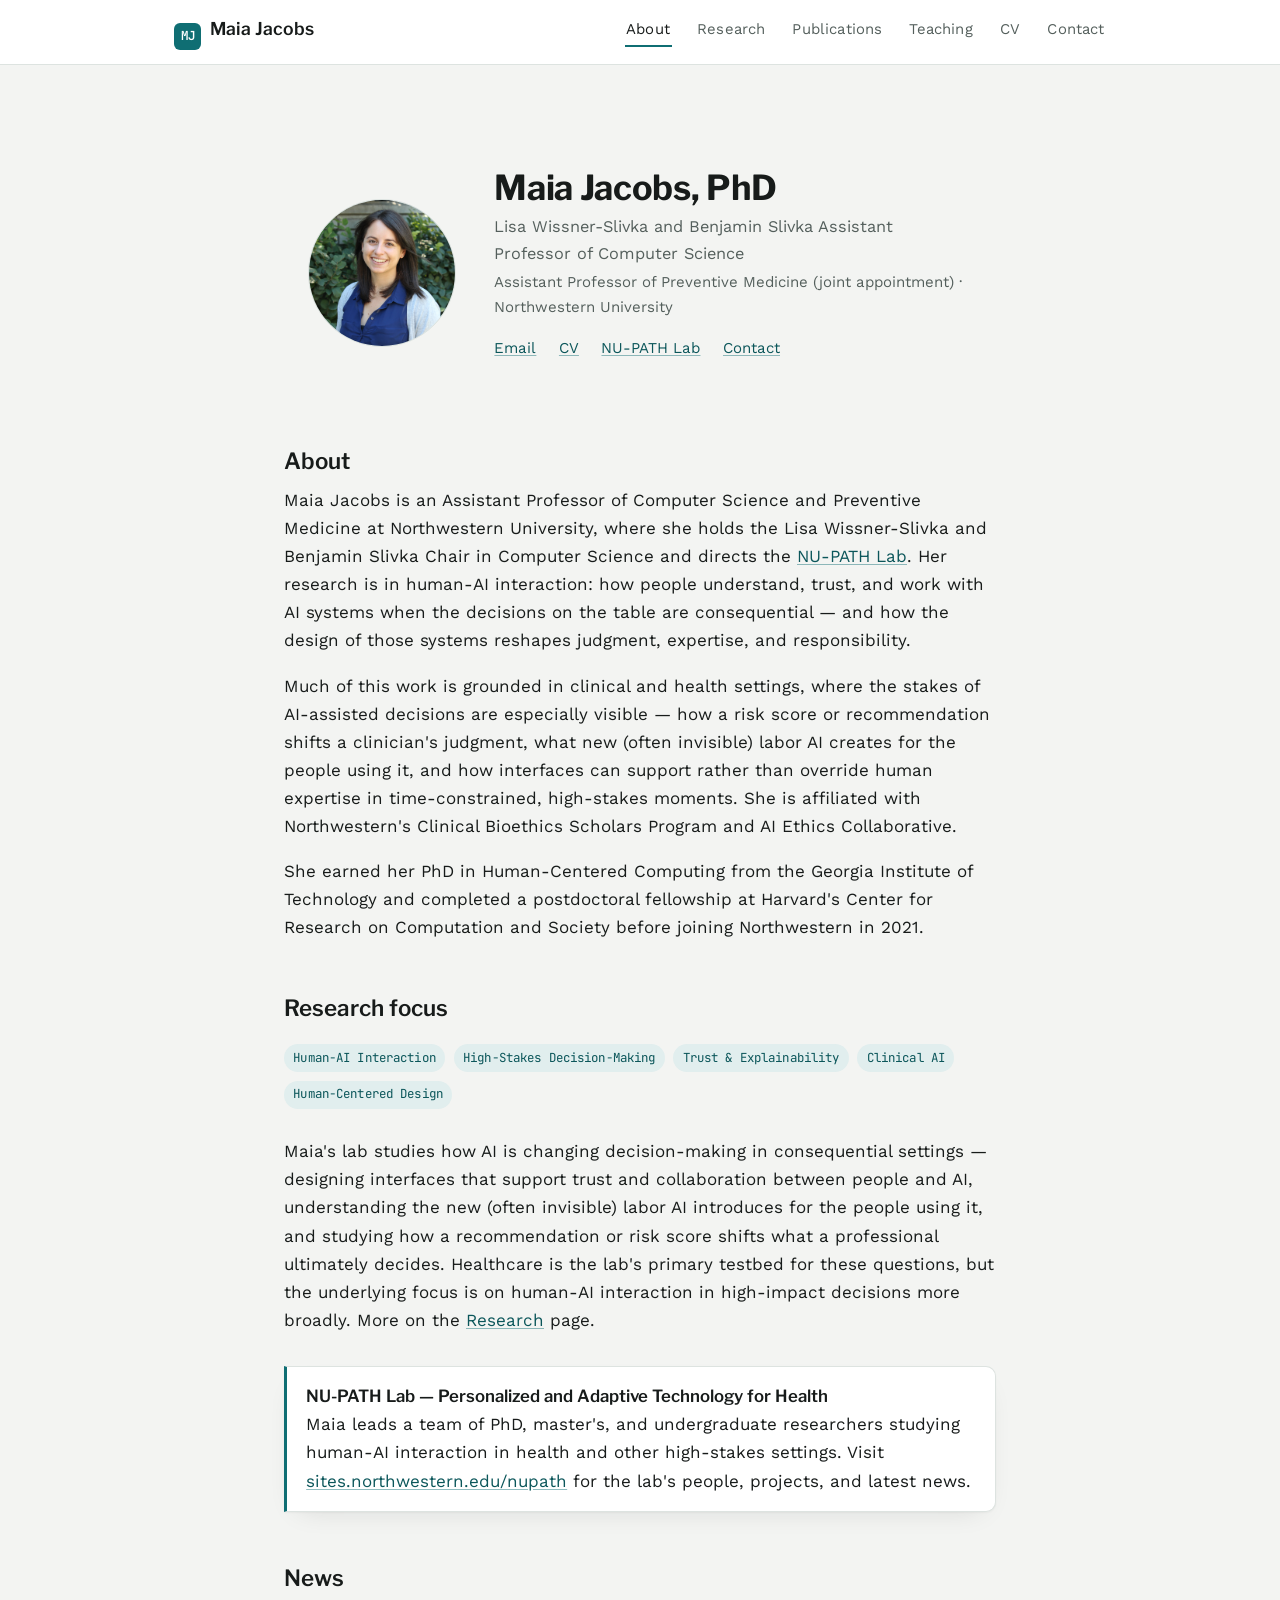
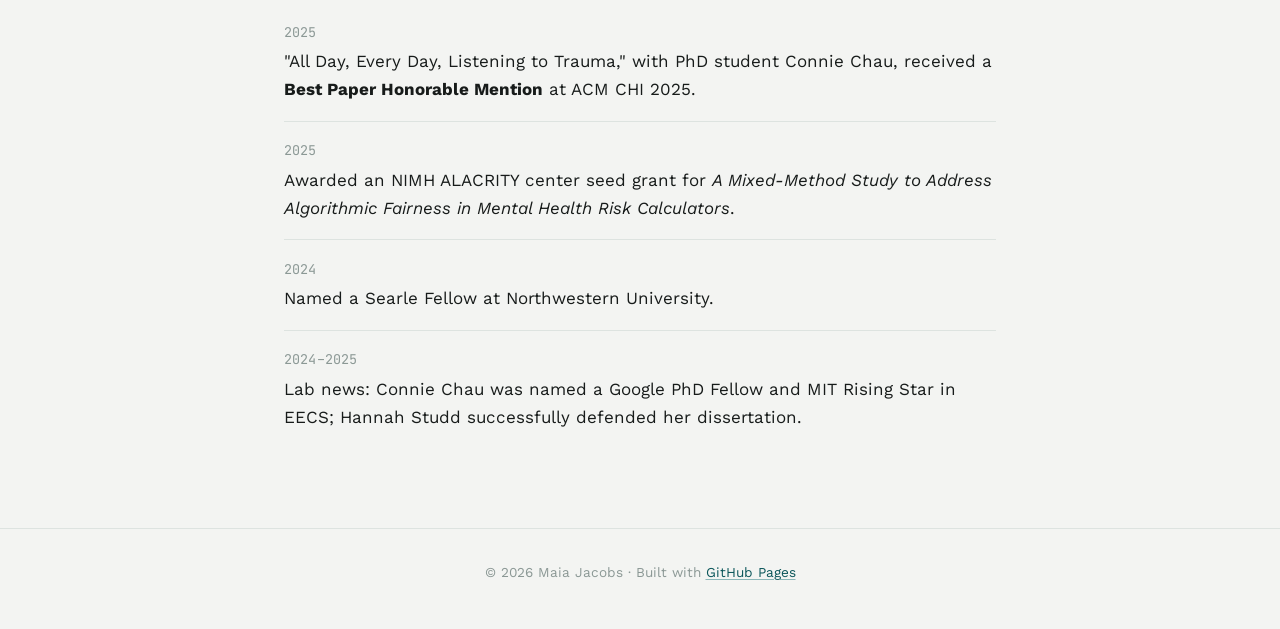
==== index.html @ 74896cce "Update index.html" ====
<!DOCTYPE html>
<html lang="en">
<head>
<meta charset="UTF-8">
<meta name="viewport" content="width=device-width, initial-scale=1.0">
<title>Maia Jacobs, PhD — Computer Science &amp; Preventive Medicine, Northwestern</title>
<meta name="description" content="Maia Jacobs is an Assistant Professor of Computer Science and Preventive Medicine at Northwestern University, studying human-AI interaction in high-stakes decision-making.">
<link rel="preconnect" href="https://fonts.googleapis.com">
<link rel="preconnect" href="https://fonts.gstatic.com" crossorigin>
<link href="https://fonts.googleapis.com/css2?family=Libre+Franklin:wght@600;700;800&family=Work+Sans:wght@400;500;600&family=JetBrains+Mono:wght@500;600&display=swap" rel="stylesheet">
<link rel="stylesheet" href="css/style.css">
</head>
<body>
<a class="skip-link" href="#main">Skip to content</a>

<header class="site-header">
  <div class="nav-wrap">
    <a class="site-title" href="index.html"><span class="initial-mark">MJ</span>Maia Jacobs</a>
    <button class="nav-toggle" aria-label="Toggle navigation" aria-expanded="false">&#9776;</button>
    <nav class="primary-nav">
      <ul>
        <li><a href="index.html" aria-current="page">About</a></li>
        <li><a href="research.html">Research</a></li>
        <li><a href="publications.html">Publications</a></li>
        <li><a href="teaching.html">Teaching</a></li>
        <li><a href="cv.html">CV</a></li>
        <li><a href="contact.html">Contact</a></li>
      </ul>
    </nav>
  </div>
</header>

<main id="main">
  <div class="hero">
    <div class="hero-portrait">
      <img src="images/Cropped Headshot.png" alt="Monogram placeholder for Maia Jacobs — swap in a real photo at images/avatar-placeholder.svg">
    </div>
    <div class="hero-text">
      <h1>Maia Jacobs, PhD</h1>
      <p class="hero-role">
        Lisa Wissner-Slivka and Benjamin Slivka Assistant Professor of Computer Science<br>
        <span class="dept">Assistant Professor of Preventive Medicine (joint appointment) &middot; Northwestern University</span>
      </p>
      <p class="hero-links">
        <a href="mailto:maia.jacobs@northwestern.edu">Email</a>
        <a href="cv.html">CV</a>
        <a href="https://sites.northwestern.edu/nupath/" target="_blank" rel="noopener">NU-PATH Lab</a>
        <a href="contact.html">Contact</a>
      </p>
    </div>
  </div>

  <section>
    <h2>About</h2>
    <p>
      Maia Jacobs is an Assistant Professor of Computer Science and Preventive Medicine at
      Northwestern University, where she holds the Lisa Wissner-Slivka and Benjamin Slivka
      Chair in Computer Science and directs the <a href="https://sites.northwestern.edu/nupath/" target="_blank" rel="noopener">NU-PATH Lab</a>.
      Her research is in human-AI interaction: how people understand, trust, and work with AI
      systems when the decisions on the table are consequential — and how the design of those
      systems reshapes judgment, expertise, and responsibility.
    </p>
    <p>
      Much of this work is grounded in clinical and health settings, where the stakes of
      AI-assisted decisions are especially visible — how a risk score or recommendation shifts
      a clinician's judgment, what new (often invisible) labor AI creates for the people using
      it, and how interfaces can support rather than override human expertise in
      time-constrained, high-stakes moments. She is affiliated with Northwestern's Clinical
      Bioethics Scholars Program and AI Ethics Collaborative.
    </p>
    <p>
      She earned her PhD in Human-Centered Computing from the Georgia Institute of Technology
      and completed a postdoctoral fellowship at Harvard's Center for Research on Computation
      and Society before joining Northwestern in 2021.
    </p>
  </section>

  <section>
    <h2>Research focus</h2>
    <div class="tag-row">
      <span class="tag">Human-AI Interaction</span>
      <span class="tag">High-Stakes Decision-Making</span>
      <span class="tag">Trust &amp; Explainability</span>
      <span class="tag">Clinical AI</span>
      <span class="tag">Human-Centered Design</span>
    </div>
    <p>
      Maia's lab studies how AI is changing decision-making in consequential settings —
      designing interfaces that support trust and collaboration between people and AI,
      understanding the new (often invisible) labor AI introduces for the people using it, and
      studying how a recommendation or risk score shifts what a professional ultimately
      decides. Healthcare is the lab's primary testbed for these questions, but the underlying
      focus is on human-AI interaction in high-impact decisions more broadly. More on the
      <a href="research.html">Research</a> page.
    </p>
    <div class="lab-callout">
      <p class="lab-name">NU-PATH Lab — Personalized and Adaptive Technology for Health</p>
      <p>Maia leads a team of PhD, master's, and undergraduate researchers studying human-AI interaction in health and other high-stakes settings. Visit <a href="https://sites.northwestern.edu/nupath/" target="_blank" rel="noopener">sites.northwestern.edu/nupath</a> for the lab's people, projects, and latest news.</p>
    </div>
  </section>

  <section>
    <h2>News</h2>
    <div class="entry">
      <p class="entry-meta mono">2025</p>
      <p>"All Day, Every Day, Listening to Trauma," with PhD student Connie Chau, received a <strong>Best Paper Honorable Mention</strong> at ACM CHI 2025.</p>
    </div>
    <div class="entry">
      <p class="entry-meta mono">2025</p>
      <p>Awarded an NIMH ALACRITY center seed grant for <em>A Mixed-Method Study to Address Algorithmic Fairness in Mental Health Risk Calculators</em>.</p>
    </div>
    <div class="entry">
      <p class="entry-meta mono">2024</p>
      <p>Named a Searle Fellow at Northwestern University.</p>
    </div>
    <div class="entry">
      <p class="entry-meta mono">2024–2025</p>
      <p>Lab news: Connie Chau was named a Google PhD Fellow and MIT Rising Star in EECS; Hannah Studd successfully defended her dissertation.</p>
    </div>
  </section>
</main>

<footer class="site-footer">
  <p>&copy; <span id="year"></span> Maia Jacobs &middot; Built with <a href="https://pages.github.com/">GitHub Pages</a></p>
</footer>

<script src="js/main.js"></script>
<script>document.getElementById('year').textContent = new Date().getFullYear();</script>
</body>
</html>
---- css/style.css ----
/* ============================================================
   Maia Jacobs — personal site
   Identity: clinical-tech precision + human warmth
   Type: Fraunces (display, some personality) / Work Sans (body) / JetBrains Mono (data)
   Palette: cool neutral ground, deep teal accent, sparing amber for honors
   ============================================================ */

:root {
  --paper: #f3f4f2;
  --surface: #ffffff;
  --ink: #171b1a;
  --ink-soft: #545f5c;
  --ink-faint: #8b9895;
  --line: #dde3e0;
  --accent: #0f6e73;
  --accent-strong: #0b565a;
  --accent-soft: #e1eeee;
  --honor: #a3661f;
  --honor-soft: #f3e9da;
  --shadow: 0 1px 2px rgba(23,27,26,0.04), 0 10px 28px -16px rgba(23,27,26,0.16);

  --max-width: 760px;
  --nav-height: 64px;
  --display: "Libre Franklin", -apple-system, "Segoe UI", sans-serif;
  --body: "Work Sans", -apple-system, BlinkMacSystemFont, "Segoe UI", Roboto, sans-serif;
  --mono: "JetBrains Mono", ui-monospace, "SFMono-Regular", Menlo, monospace;
}

@media (prefers-color-scheme: dark) {
  :root:not([data-theme="light"]) {
    --paper: #121615;
    --surface: #191f1e;
    --ink: #eef2f0;
    --ink-soft: #a7b5b1;
    --ink-faint: #71827d;
    --line: #2a3432;
    --accent: #5fc2c4;
    --accent-strong: #86d4d5;
    --accent-soft: #1b3132;
    --honor: #d9a55c;
    --honor-soft: #332617;
    --shadow: 0 1px 2px rgba(0,0,0,0.3), 0 10px 28px -16px rgba(0,0,0,0.55);
  }
}
:root[data-theme="dark"] {
  --paper: #121615;
  --surface: #191f1e;
  --ink: #eef2f0;
  --ink-soft: #a7b5b1;
  --ink-faint: #71827d;
  --line: #2a3432;
  --accent: #5fc2c4;
  --accent-strong: #86d4d5;
  --accent-soft: #1b3132;
  --honor: #d9a55c;
  --honor-soft: #332617;
  --shadow: 0 1px 2px rgba(0,0,0,0.3), 0 10px 28px -16px rgba(0,0,0,0.55);
}

* { box-sizing: border-box; }
html { scroll-behavior: smooth; }

body {
  margin: 0;
  background: var(--paper);
  color: var(--ink);
  font-family: var(--body);
  font-size: 17px;
  line-height: 1.65;
  -webkit-font-smoothing: antialiased;
}

img { max-width: 100%; display: block; }

a {
  color: var(--accent-strong);
  text-decoration: underline;
  text-decoration-color: color-mix(in srgb, var(--accent) 45%, transparent);
  text-underline-offset: 2px;
}
a:hover { text-decoration-color: var(--accent-strong); }

h1, h2, h3, h4 {
  font-family: var(--display);
  font-weight: 600;
  line-height: 1.2;
  color: var(--ink);
  margin: 0 0 0.5em;
  text-wrap: balance;
}
h1 { font-size: 2.15rem; font-weight: 700; letter-spacing: -0.01em; }
h2 { font-size: 1.4rem; margin-top: 2.4em; font-weight: 600; }
h3 { font-size: 1.1rem; margin-top: 1.6em; font-weight: 600; }

p { margin: 0 0 1em; }
ul, ol { padding-left: 1.25em; }
li { margin-bottom: 0.45em; }

.mono { font-family: var(--mono); font-variant-numeric: tabular-nums; }

.skip-link {
  position: absolute; left: -999px; top: 0;
  background: var(--ink); color: var(--paper);
  padding: 0.6em 1em; z-index: 100;
}
.skip-link:focus { left: 1em; top: 1em; }

/* ---------- Header / Nav ---------- */
header.site-header {
  border-bottom: 1px solid var(--line);
  background: var(--surface);
  position: sticky;
  top: 0;
  z-index: 20;
}
.nav-wrap {
  max-width: 980px;
  margin: 0 auto;
  padding: 0 1.5rem;
  display: flex;
  align-items: center;
  justify-content: space-between;
  height: var(--nav-height);
}
.site-title {
  font-family: var(--display);
  font-weight: 600;
  font-size: 1.1rem;
  color: var(--ink);
  text-decoration: none;
  white-space: nowrap;
}
.site-title:hover { text-decoration: none; color: var(--accent-strong); }
.site-title .initial-mark {
  display: inline-flex;
  align-items: center;
  justify-content: center;
  width: 1.7rem;
  height: 1.7rem;
  border-radius: 6px;
  background: var(--accent);
  color: var(--surface);
  font-family: var(--mono);
  font-size: 0.78rem;
  font-weight: 600;
  margin-right: 0.55rem;
  vertical-align: -0.35rem;
}

nav.primary-nav ul {
  list-style: none;
  display: flex;
  gap: 1.5rem;
  margin: 0;
  padding: 0;
}
nav.primary-nav a {
  color: var(--ink-soft);
  text-decoration: none;
  font-size: 0.93rem;
  letter-spacing: 0.01em;
  padding: 0.4rem 0.1rem;
  border-bottom: 2px solid transparent;
}
nav.primary-nav a:hover,
nav.primary-nav a[aria-current="page"] {
  color: var(--ink);
  border-bottom-color: var(--accent);
}

.nav-toggle {
  display: none;
  background: none;
  border: 1px solid var(--line);
  border-radius: 6px;
  padding: 0.4rem 0.6rem;
  font-size: 1rem;
  cursor: pointer;
  color: var(--ink);
}

@media (max-width: 680px) {
  nav.primary-nav {
    display: none;
    position: absolute;
    top: var(--nav-height);
    left: 0; right: 0;
    background: var(--surface);
    border-bottom: 1px solid var(--line);
  }
  nav.primary-nav.open { display: block; }
  nav.primary-nav ul { flex-direction: column; gap: 0; padding: 0.5rem 1.5rem 1rem; }
  nav.primary-nav a { display: block; padding: 0.6rem 0; }
  .nav-toggle { display: inline-block; }
}

/* ---------- Layout ---------- */
main { max-width: var(--max-width); margin: 0 auto; padding: 3rem 1.5rem 5rem; }
.page-lede { color: var(--ink-soft); font-size: 1.05rem; margin-bottom: 1.6rem; }

/* ---------- Hero ---------- */
.hero {
  max-width: 980px;
  margin: 0 auto;
  padding: 3.4rem 1.5rem 1rem;
  display: flex;
  gap: 2.4rem;
  align-items: center;
}
.hero-portrait {
  flex: 0 0 148px;
  width: 148px;
  height: 148px;
  border-radius: 50%;
  overflow: hidden;
  background: var(--accent-soft);
  border: 1px solid var(--line);
}
.hero-portrait img { width: 100%; height: 100%; object-fit: cover; }
.hero-text h1 { margin-bottom: 0.15em; }
.hero-role { color: var(--ink-soft); font-size: 1.02rem; margin-bottom: 0.85em; }
.hero-role .dept { display: block; font-size: 0.94rem; margin-top: 0.15em; }
.hero-links a { margin-right: 1.1em; font-size: 0.94rem; }

@media (max-width: 560px) {
  .hero { flex-direction: column; text-align: center; padding-top: 2.4rem; }
  .hero-links { display: flex; flex-wrap: wrap; justify-content: center; gap: 0.3em 1em; }
}

/* ---------- Callouts ---------- */
.lab-callout {
  background: var(--surface);
  border: 1px solid var(--line);
  border-left: 3px solid var(--accent);
  border-radius: 0 10px 10px 0;
  padding: 1rem 1.2rem;
  margin: 2rem 0;
  box-shadow: var(--shadow);
}
.lab-callout p { margin: 0; }
.lab-callout .lab-name { font-family: var(--display); font-weight: 600; font-size: 1.05rem; }

/* ---------- Tags ---------- */
.tag-row { display: flex; flex-wrap: wrap; gap: 0.5em; margin: 1.4rem 0 1.8rem; }
.tag {
  font-family: var(--mono);
  font-size: 0.78rem;
  background: var(--accent-soft);
  color: var(--accent-strong);
  padding: 0.3em 0.75em;
  border-radius: 999px;
  letter-spacing: 0.01em;
}
.tag.honor { background: var(--honor-soft); color: var(--honor); }

/* ---------- Entries (news, projects, publications) ---------- */
.entry { padding: 1.1rem 0; border-bottom: 1px solid var(--line); }
.entry:last-child { border-bottom: none; }
.entry-meta { font-family: var(--mono); color: var(--ink-faint); font-size: 0.84rem; margin-bottom: 0.3em; letter-spacing: 0.01em; }
.entry-title { font-weight: 600; margin-bottom: 0.2em; }
.entry p:last-child { margin-bottom: 0; }

.badge-best {
  display: inline-block;
  font-family: var(--mono);
  font-size: 0.72rem;
  color: var(--honor);
  background: var(--honor-soft);
  padding: 0.15em 0.55em;
  border-radius: 5px;
  margin-left: 0.5em;
  letter-spacing: 0.01em;
  vertical-align: 1px;
}

/* ---------- Publication list ---------- */
.pub-list { list-style: none; padding: 0; margin: 0; }
.pub-list li {
  padding: 0.85rem 0;
  border-bottom: 1px solid var(--line);
  font-size: 0.96rem;
}
.pub-list li:last-child { border-bottom: none; }
.pub-list .pub-authors strong { color: var(--ink); }
.pub-list .pub-venue { color: var(--ink-soft); font-style: italic; }
.pub-list .pub-year { font-family: var(--mono); color: var(--ink-faint); font-size: 0.85rem; }

/* ---------- CV page ---------- */
.cv-download {
  display: inline-flex;
  align-items: center;
  gap: 0.5em;
  background: var(--ink);
  color: var(--paper);
  text-decoration: none;
  padding: 0.65em 1.3em;
  border-radius: 8px;
  font-size: 0.95rem;
  margin-bottom: 0.4rem;
}
.cv-download:hover { background: var(--accent-strong); color: #fff; }
.cv-updated { color: var(--ink-faint); font-size: 0.85rem; font-family: var(--mono); margin: 0 0 2rem; }

.cv-section h3 { border-bottom: 1px solid var(--line); padding-bottom: 0.35em; }
.cv-item { margin-bottom: 1rem; }
.cv-item-head {
  display: flex;
  justify-content: space-between;
  gap: 1em;
  flex-wrap: wrap;
  font-weight: 600;
}
.cv-item-date { font-family: var(--mono); color: var(--ink-soft); font-weight: 400; font-size: 0.88rem; white-space: nowrap; }
.cv-item-sub { color: var(--ink-soft); font-size: 0.94rem; margin-top: 0.1em; }

/* ---------- Contact ---------- */
.contact-list { list-style: none; padding: 0; }
.contact-list li { margin-bottom: 0.65em; display: flex; gap: 0.6em; }
.contact-list .label { flex: 0 0 118px; color: var(--ink-faint); font-family: var(--mono); font-size: 0.85rem; padding-top: 0.15em; }

/* ---------- Footer ---------- */
footer.site-footer {
  border-top: 1px solid var(--line);
  padding: 2rem 1.5rem;
  text-align: center;
  color: var(--ink-faint);
  font-size: 0.85rem;
}
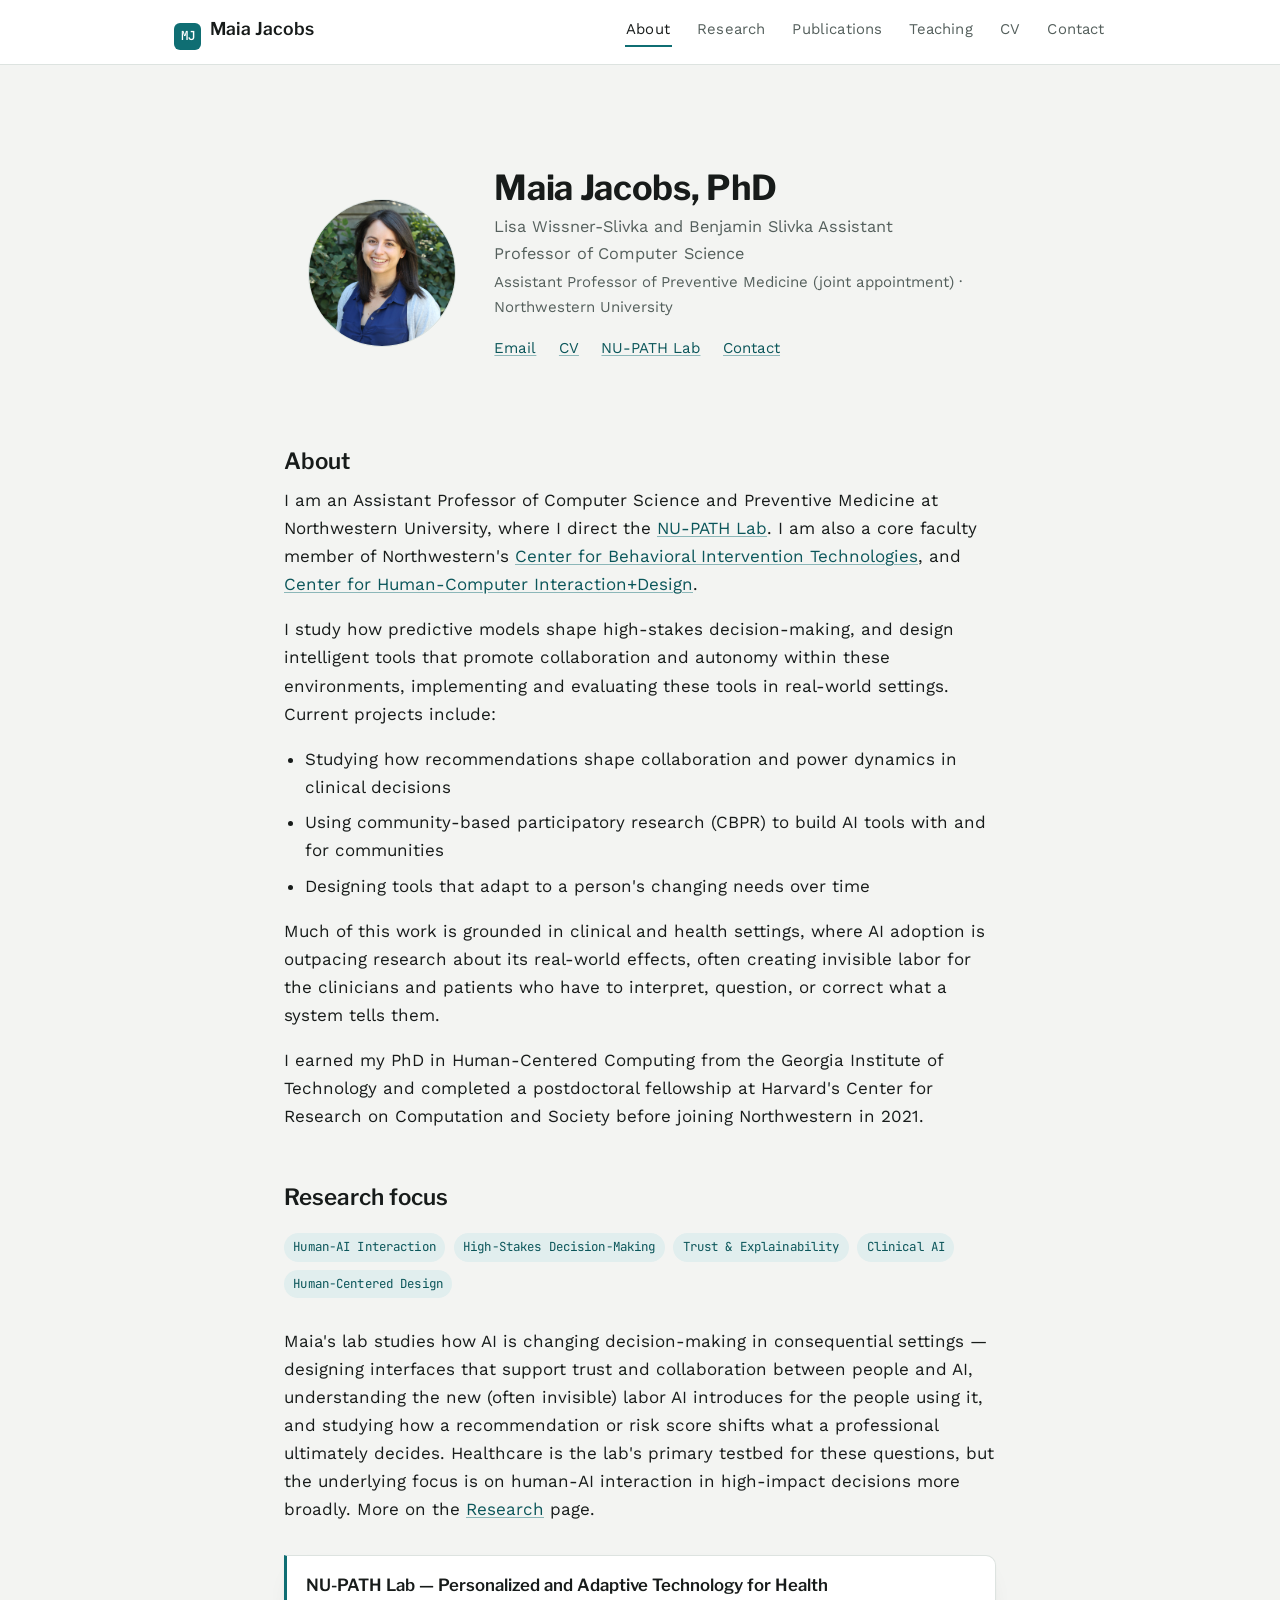
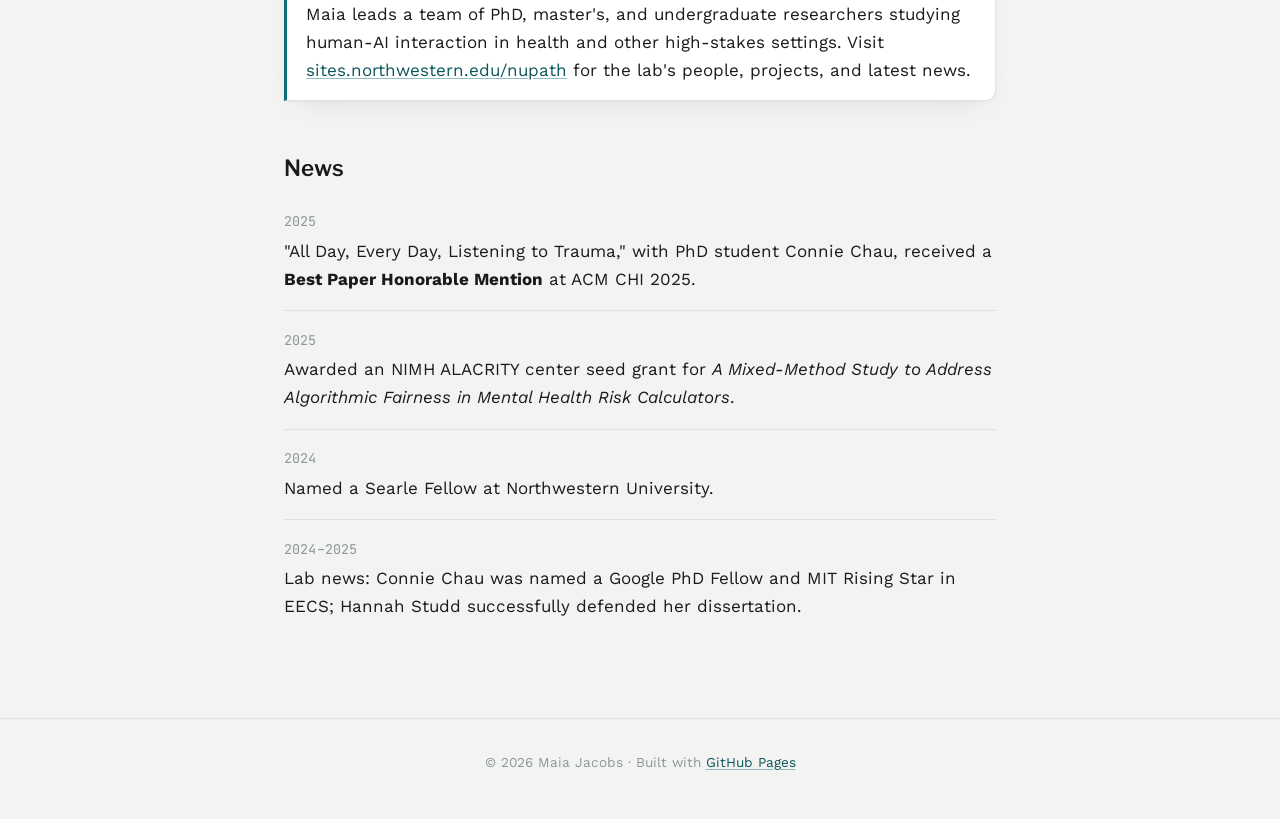
==== commit 0377f2bd: "Update index.html" ====
--- a/index.html
+++ b/index.html
@@ -53,23 +53,31 @@
   <section>
     <h2>About</h2>
     <p>
-      Maia Jacobs is an Assistant Professor of Computer Science and Preventive Medicine at
-      Northwestern University, where she holds the Lisa Wissner-Slivka and Benjamin Slivka
-      Chair in Computer Science and directs the <a href="https://sites.northwestern.edu/nupath/" target="_blank" rel="noopener">NU-PATH Lab</a>.
-      Her research is in human-AI interaction: how people understand, trust, and work with AI
-      systems when the decisions on the table are consequential — and how the design of those
-      systems reshapes judgment, expertise, and responsibility.
+      I am an Assistant Professor of Computer Science and Preventive Medicine at
+      Northwestern University, where I direct the 
+      <a href="https://sites.northwestern.edu/nupath/" target="_blank" rel="noopener">NU-PATH Lab</a>.
+      I am also a core faculty member of Northwestern's 
+      <a href="https://cbits.northwestern.edu/index.html" target="_blank" rel="noopener">Center for Behavioral Intervention Technologies</a>, 
+      and <a href="https://www.hci.northwestern.edu/" target="_blank" rel="noopener">Center for Human-Computer Interaction+Design</a>.
+    <p> 
+      I study how predictive models shape high-stakes decision-making,
+      and design intelligent tools that promote collaboration and
+      autonomy within these environments, implementing and evaluating
+      these tools in real-world settings. Current projects include:
+      </p>
+    <ul>
+      <li>Studying how recommendations shape collaboration and power dynamics in clinical decisions</li>
+      <li>Using community-based participatory research (CBPR) to build AI tools with and for communities</li>
+      <li>Designing tools that adapt to a person's changing needs over time</li>
+    </ul>
+    <p>
+      Much of this work is grounded in clinical and
+      health settings, where AI adoption is outpacing research about its real-world
+      effects, often creating invisible labor for the clinicians and patients who have to interpret,
+      question, or correct what a system tells them. 
     </p>
     <p>
-      Much of this work is grounded in clinical and health settings, where the stakes of
-      AI-assisted decisions are especially visible — how a risk score or recommendation shifts
-      a clinician's judgment, what new (often invisible) labor AI creates for the people using
-      it, and how interfaces can support rather than override human expertise in
-      time-constrained, high-stakes moments. She is affiliated with Northwestern's Clinical
-      Bioethics Scholars Program and AI Ethics Collaborative.
-    </p>
-    <p>
-      She earned her PhD in Human-Centered Computing from the Georgia Institute of Technology
+      I earned my PhD in Human-Centered Computing from the Georgia Institute of Technology
       and completed a postdoctoral fellowship at Harvard's Center for Research on Computation
       and Society before joining Northwestern in 2021.
     </p>
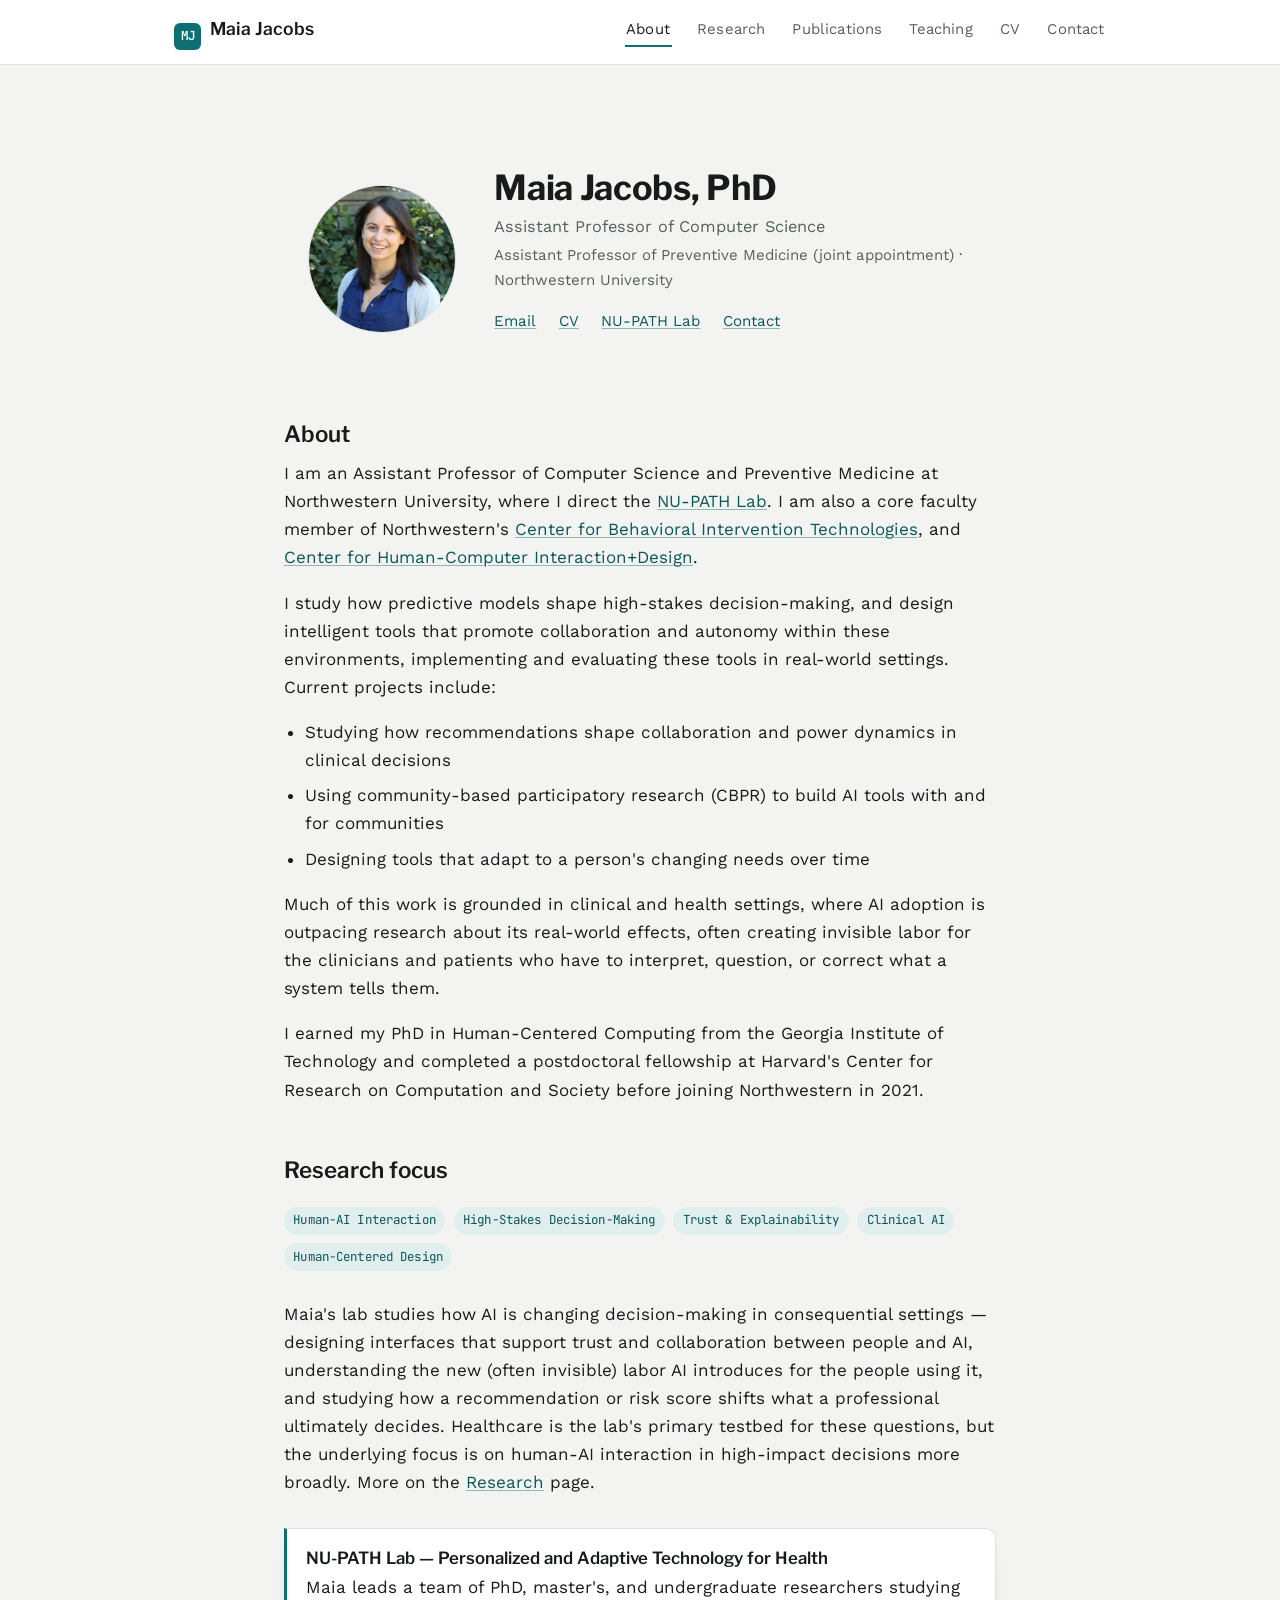
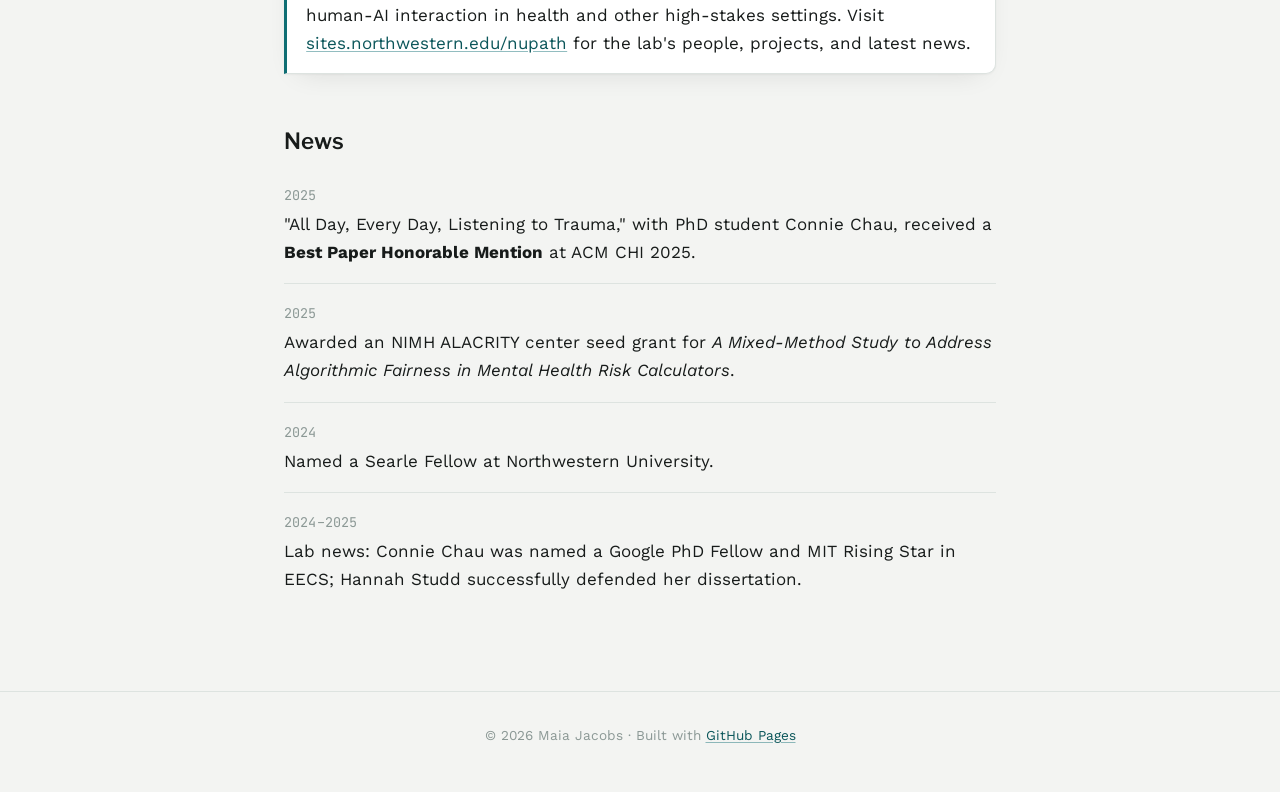
==== commit 0b440598: "Update index.html" ====
--- a/index.html
+++ b/index.html
@@ -38,7 +38,7 @@
     <div class="hero-text">
       <h1>Maia Jacobs, PhD</h1>
       <p class="hero-role">
-        Lisa Wissner-Slivka and Benjamin Slivka Assistant Professor of Computer Science<br>
+        Assistant Professor of Computer Science<br>
         <span class="dept">Assistant Professor of Preventive Medicine (joint appointment) &middot; Northwestern University</span>
       </p>
       <p class="hero-links">
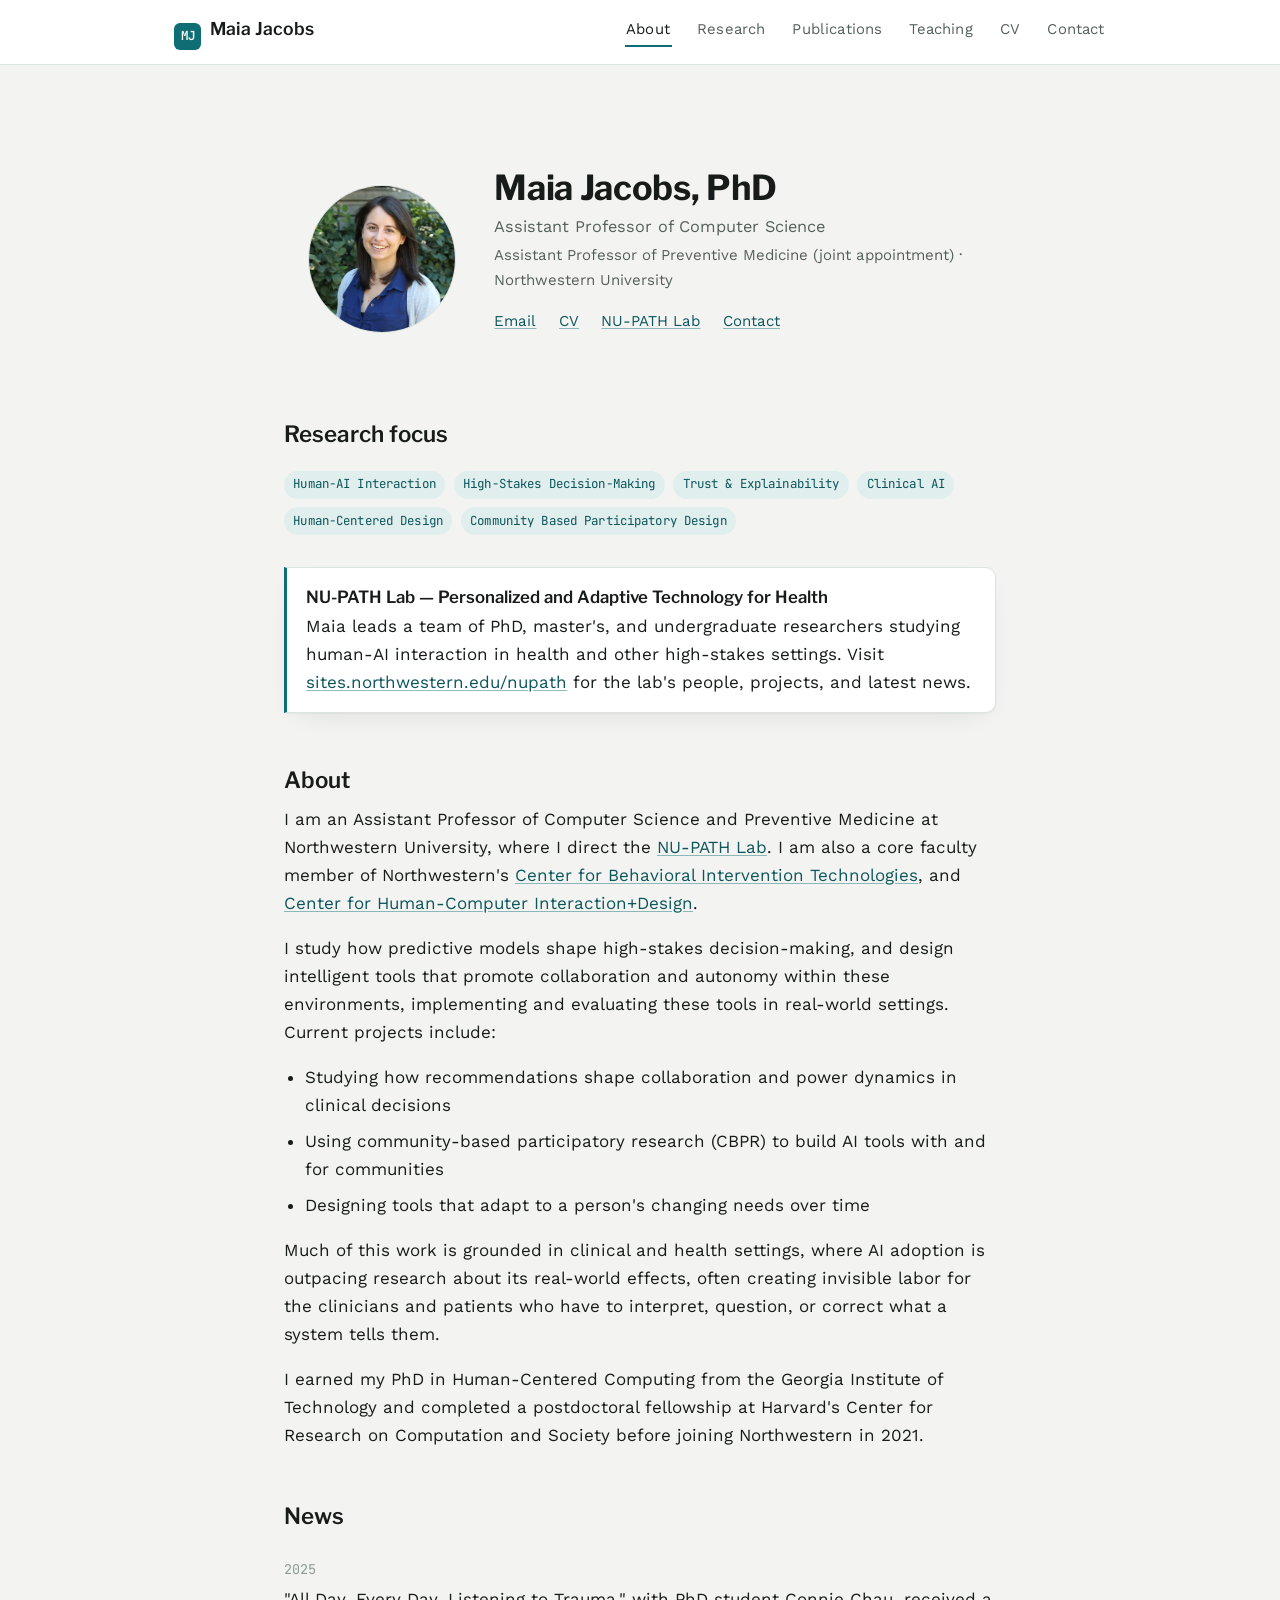
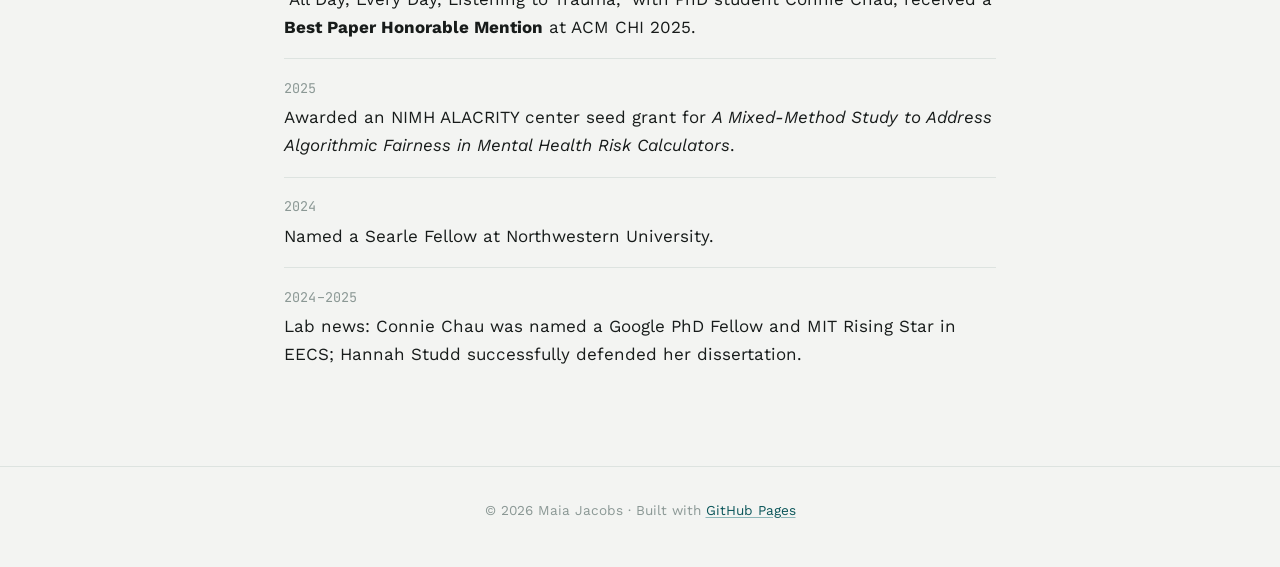
==== commit 19dd2c12: "Update index.html" ====
--- a/index.html
+++ b/index.html
@@ -50,6 +50,24 @@
     </div>
   </div>
 
+ <section>
+    <h2>Research focus</h2>
+    <div class="tag-row">
+      <span class="tag">Human-AI Interaction</span>
+      <span class="tag">High-Stakes Decision-Making</span>
+      <span class="tag">Trust &amp; Explainability</span>
+      <span class="tag">Clinical AI</span>
+      <span class="tag">Human-Centered Design</span>
+      <span class="tag">Community Based Participatory Design</span>
+    </div>
+
+    <div class="lab-callout">
+      <p class="lab-name">NU-PATH Lab — Personalized and Adaptive Technology for Health</p>
+      <p>Maia leads a team of PhD, master's, and undergraduate researchers studying human-AI interaction in health and other high-stakes settings. Visit <a href="https://sites.northwestern.edu/nupath/" target="_blank" rel="noopener">sites.northwestern.edu/nupath</a> for the lab's people, projects, and latest news.</p>
+    </div>
+  </section>
+
+  
   <section>
     <h2>About</h2>
     <p>
@@ -83,29 +101,7 @@
     </p>
   </section>
 
-  <section>
-    <h2>Research focus</h2>
-    <div class="tag-row">
-      <span class="tag">Human-AI Interaction</span>
-      <span class="tag">High-Stakes Decision-Making</span>
-      <span class="tag">Trust &amp; Explainability</span>
-      <span class="tag">Clinical AI</span>
-      <span class="tag">Human-Centered Design</span>
-    </div>
-    <p>
-      Maia's lab studies how AI is changing decision-making in consequential settings —
-      designing interfaces that support trust and collaboration between people and AI,
-      understanding the new (often invisible) labor AI introduces for the people using it, and
-      studying how a recommendation or risk score shifts what a professional ultimately
-      decides. Healthcare is the lab's primary testbed for these questions, but the underlying
-      focus is on human-AI interaction in high-impact decisions more broadly. More on the
-      <a href="research.html">Research</a> page.
-    </p>
-    <div class="lab-callout">
-      <p class="lab-name">NU-PATH Lab — Personalized and Adaptive Technology for Health</p>
-      <p>Maia leads a team of PhD, master's, and undergraduate researchers studying human-AI interaction in health and other high-stakes settings. Visit <a href="https://sites.northwestern.edu/nupath/" target="_blank" rel="noopener">sites.northwestern.edu/nupath</a> for the lab's people, projects, and latest news.</p>
-    </div>
-  </section>
+ 
 
   <section>
     <h2>News</h2>
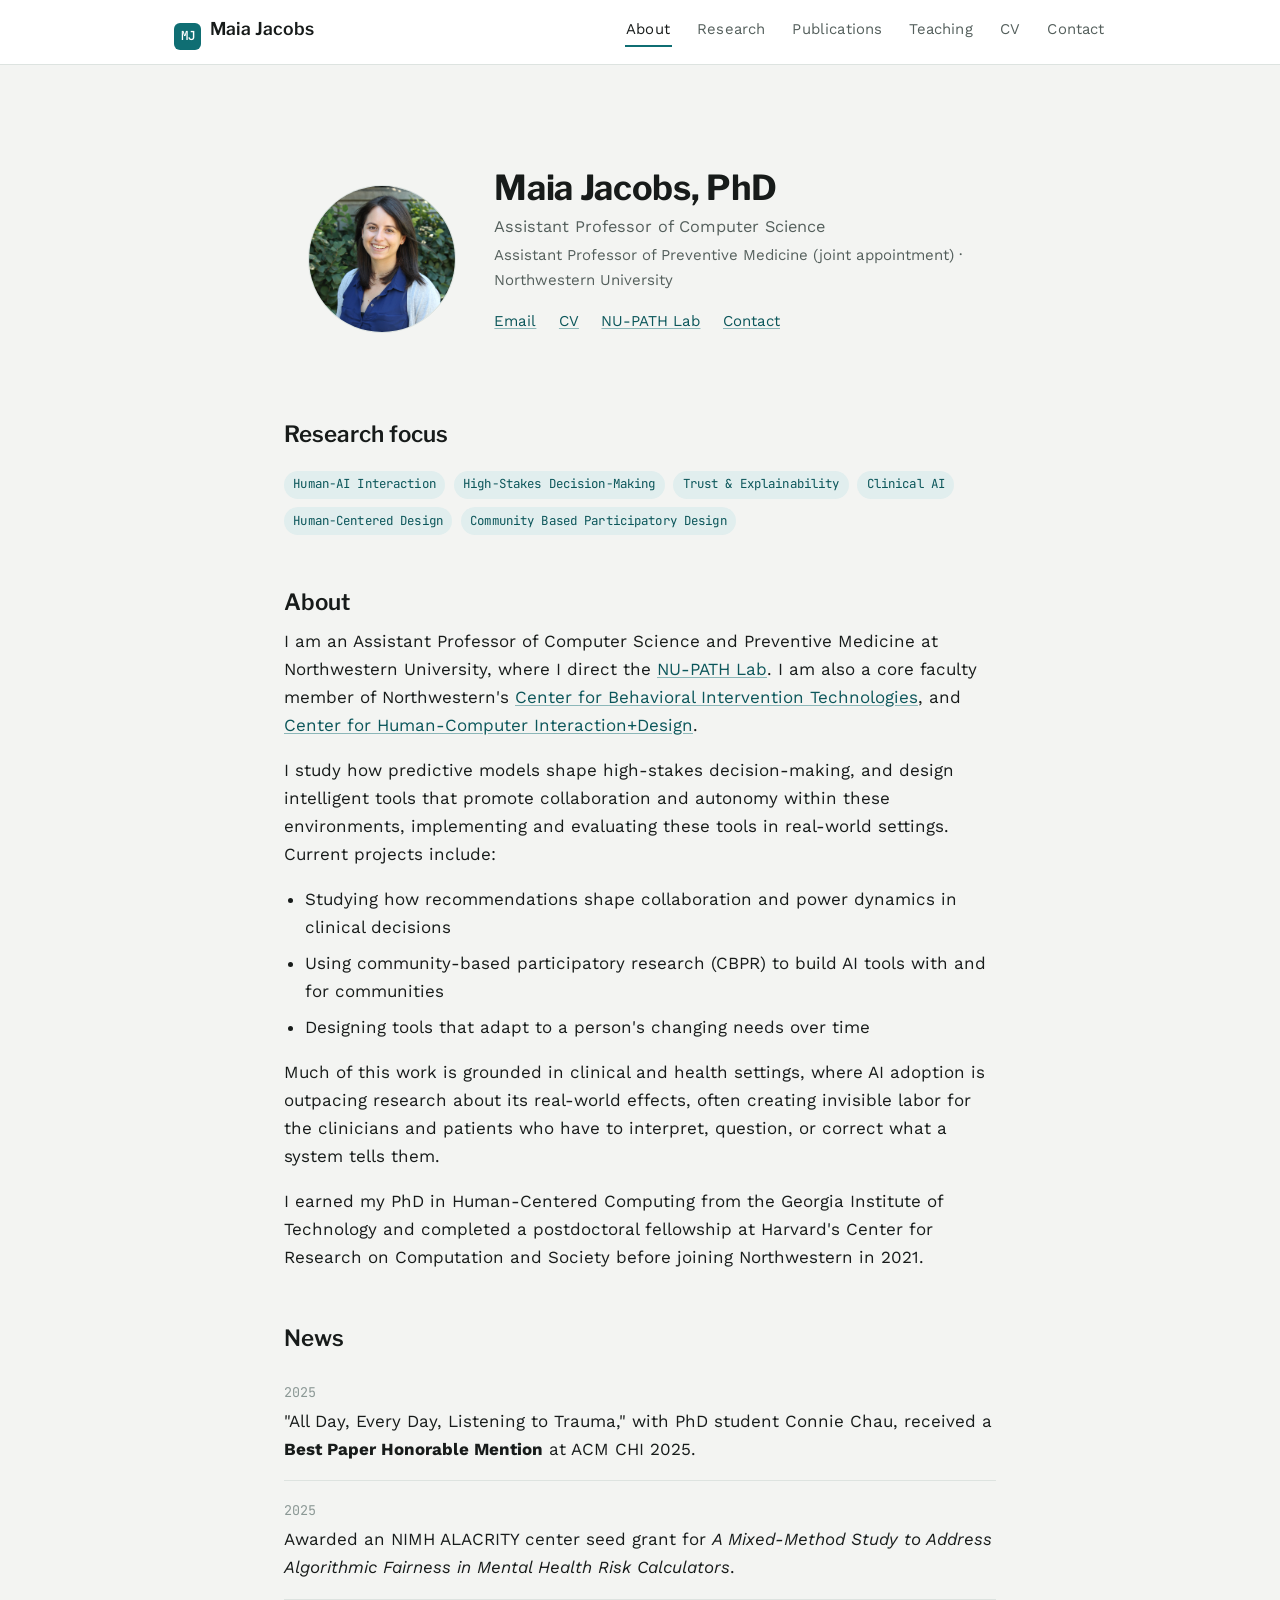
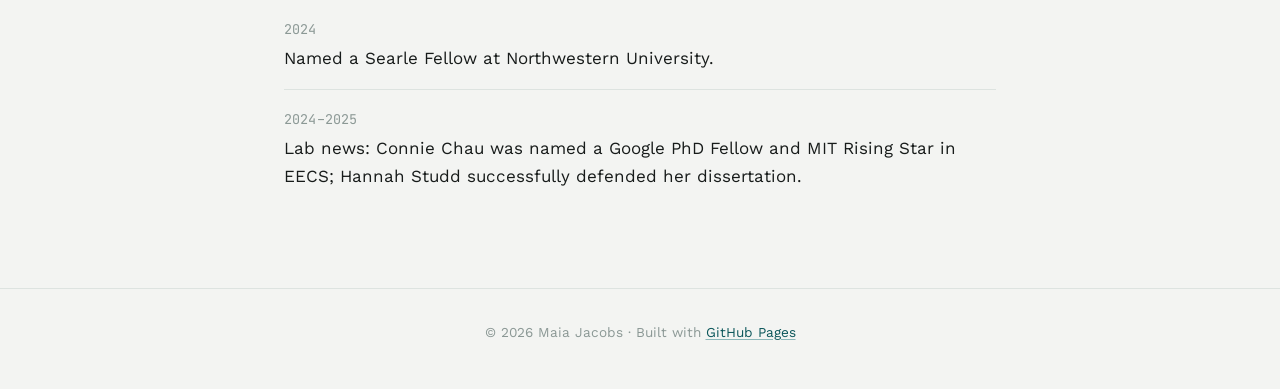
==== commit c0a951f4: "Update index.html" ====
--- a/index.html
+++ b/index.html
@@ -60,13 +60,6 @@
       <span class="tag">Human-Centered Design</span>
       <span class="tag">Community Based Participatory Design</span>
     </div>
-
-    <div class="lab-callout">
-      <p class="lab-name">NU-PATH Lab — Personalized and Adaptive Technology for Health</p>
-      <p>Maia leads a team of PhD, master's, and undergraduate researchers studying human-AI interaction in health and other high-stakes settings. Visit <a href="https://sites.northwestern.edu/nupath/" target="_blank" rel="noopener">sites.northwestern.edu/nupath</a> for the lab's people, projects, and latest news.</p>
-    </div>
-  </section>
-
   
   <section>
     <h2>About</h2>
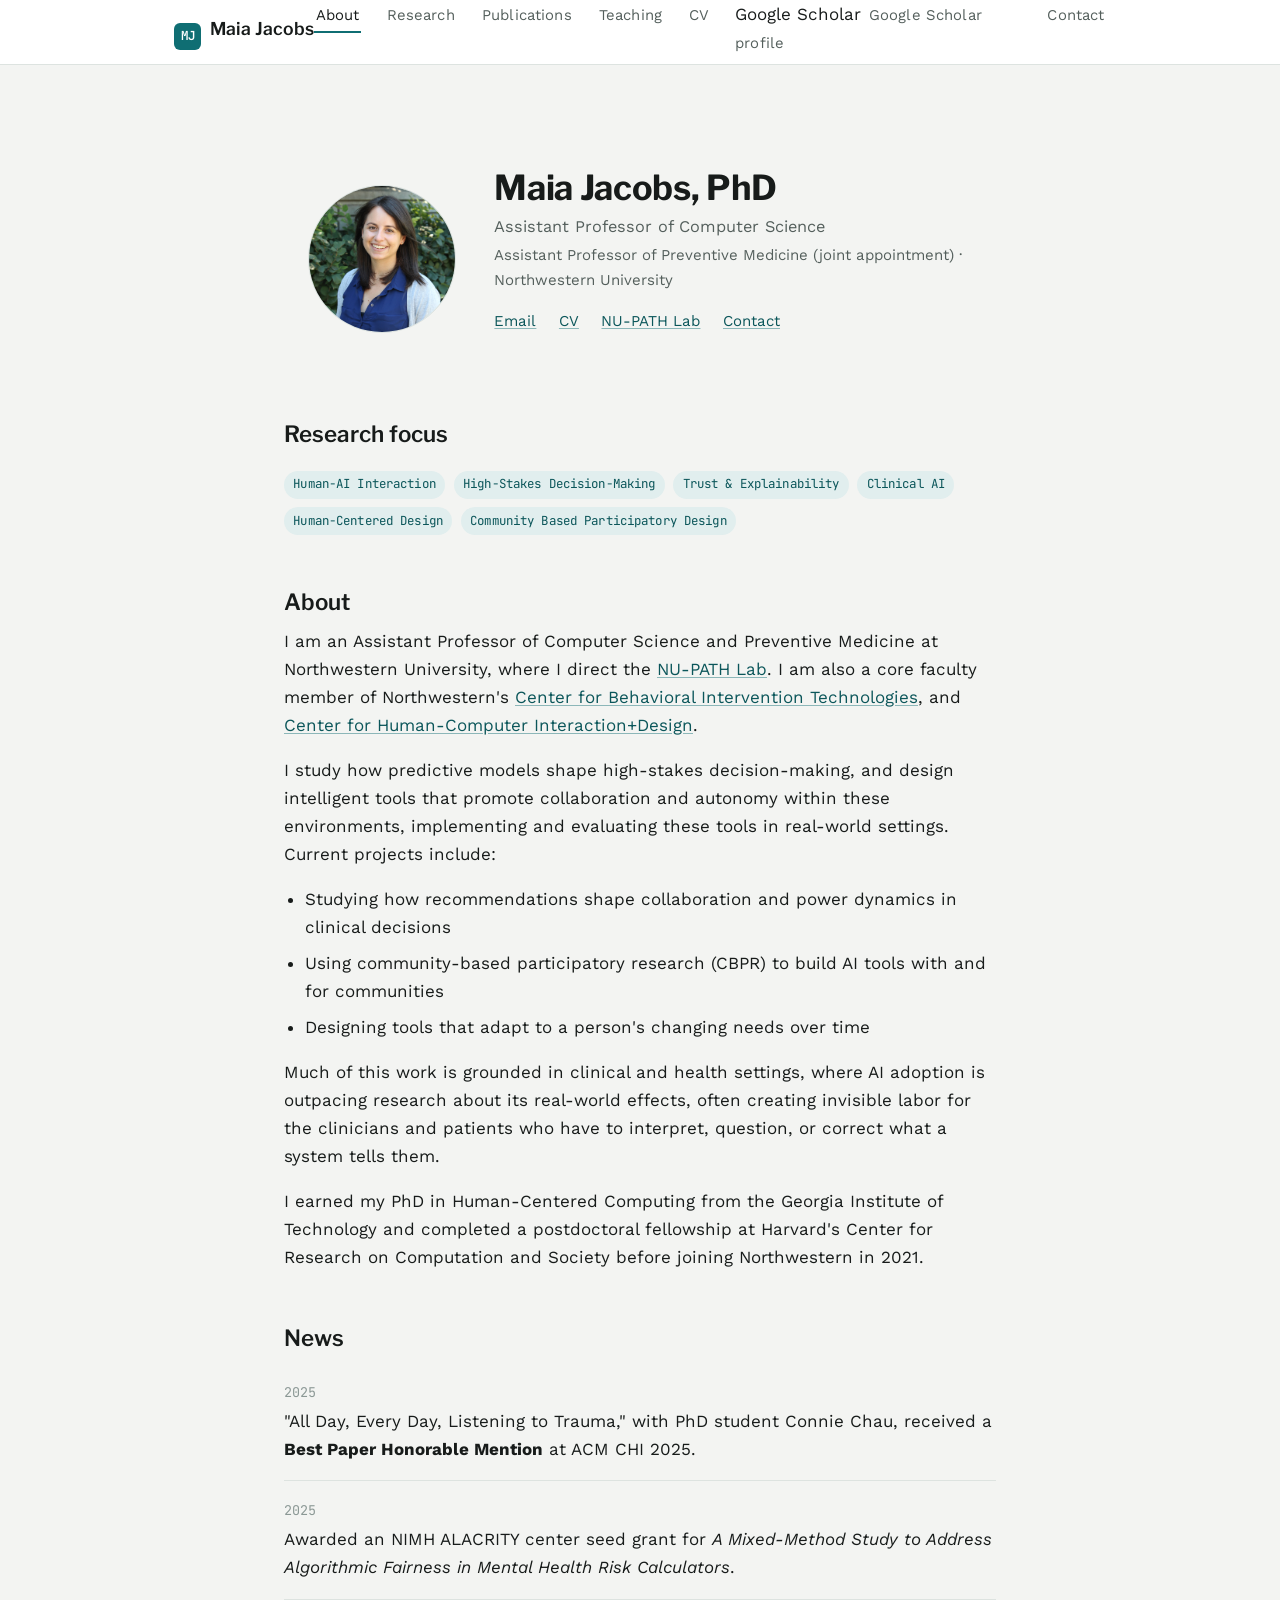
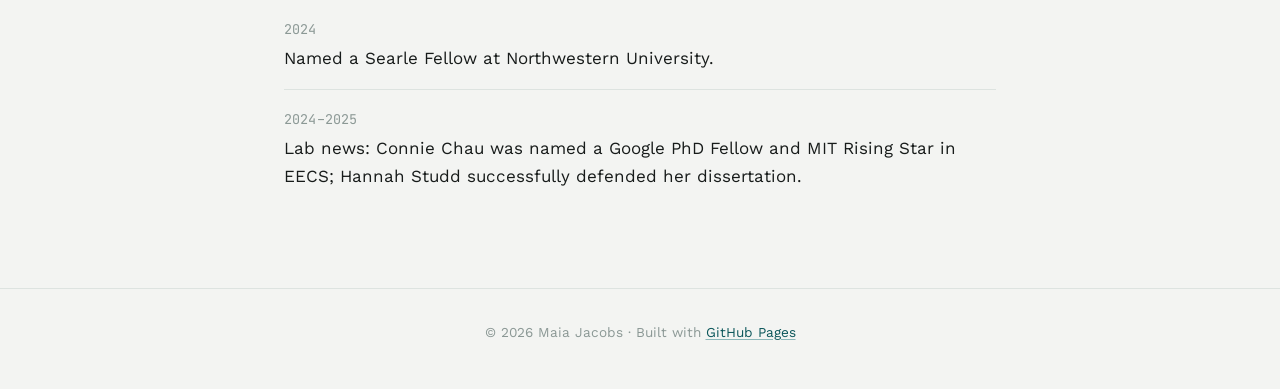
==== commit 63c3f714: "Update index.html" ====
--- a/index.html
+++ b/index.html
@@ -24,6 +24,7 @@
         <li><a href="publications.html">Publications</a></li>
         <li><a href="teaching.html">Teaching</a></li>
         <li><a href="cv.html">CV</a></li>
+        <li><span class="label">Google Scholar</span> <a href="https://scholar.google.com/citations?user=014yACkAAAAJ&hl=en&authuser=1" target="_blank" rel="noopener">Google Scholar profile</a></li>
         <li><a href="contact.html">Contact</a></li>
       </ul>
     </nav>
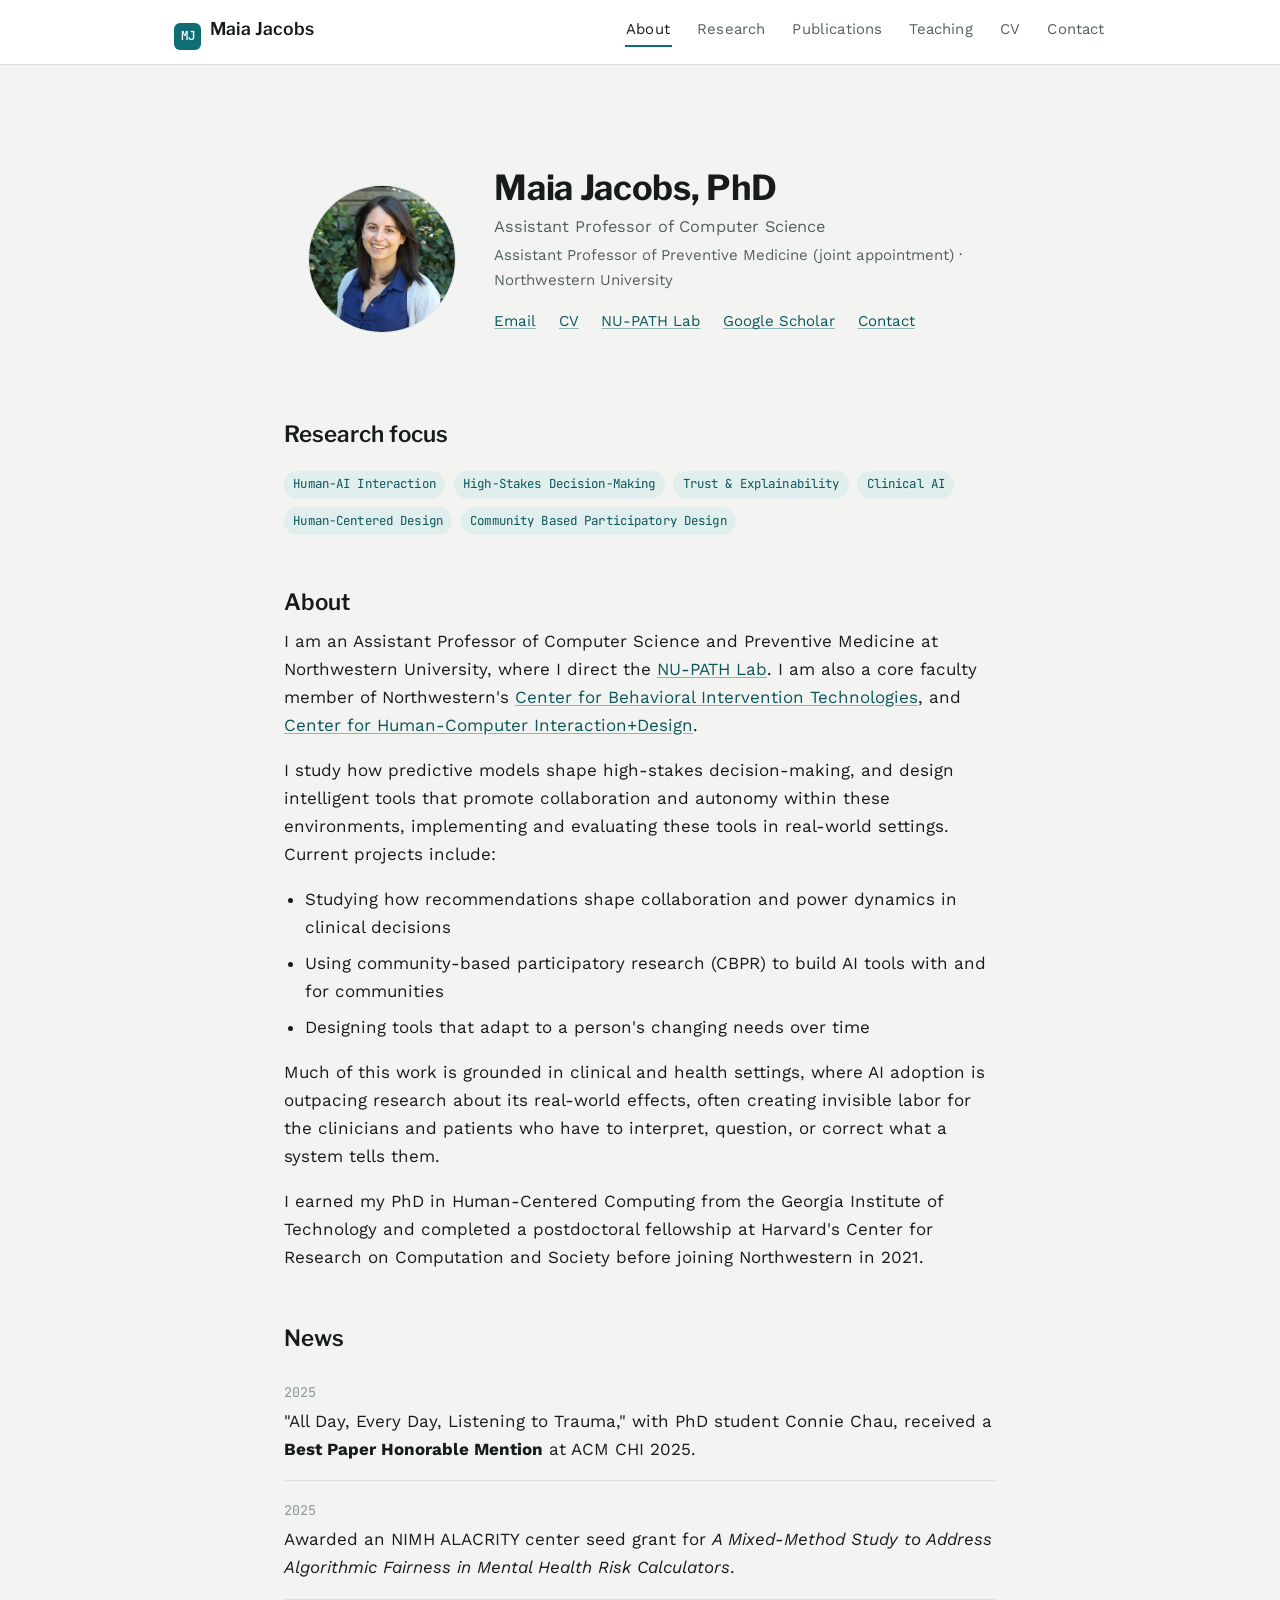
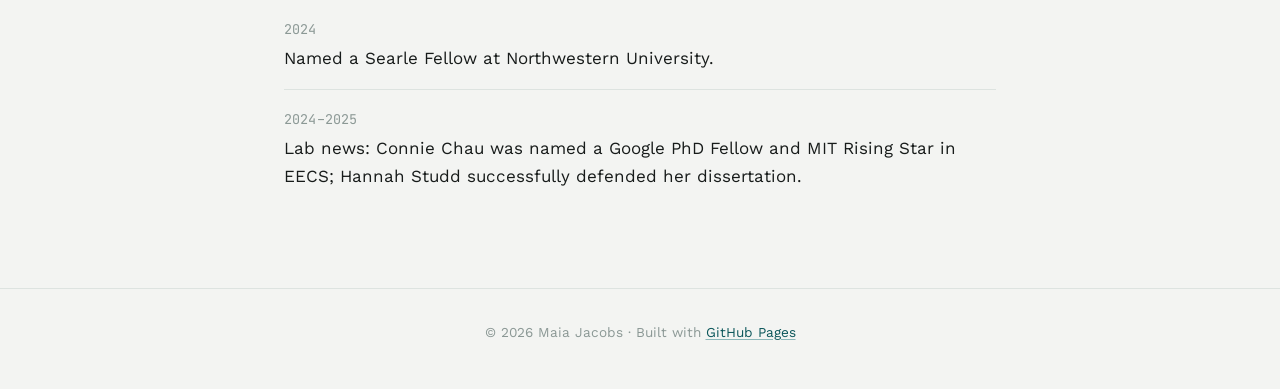
==== commit 6ae31886: "Update index.html" ====
--- a/index.html
+++ b/index.html
@@ -24,7 +24,6 @@
         <li><a href="publications.html">Publications</a></li>
         <li><a href="teaching.html">Teaching</a></li>
         <li><a href="cv.html">CV</a></li>
-        <li><span class="label">Google Scholar</span> <a href="https://scholar.google.com/citations?user=014yACkAAAAJ&hl=en&authuser=1" target="_blank" rel="noopener">Google Scholar profile</a></li>
         <li><a href="contact.html">Contact</a></li>
       </ul>
     </nav>
@@ -46,6 +45,7 @@
         <a href="mailto:maia.jacobs@northwestern.edu">Email</a>
         <a href="cv.html">CV</a>
         <a href="https://sites.northwestern.edu/nupath/" target="_blank" rel="noopener">NU-PATH Lab</a>
+        <a href="https://scholar.google.com/citations?user=014yACkAAAAJ&hl=en&authuser=1" target="_blank" rel="noopener">Google Scholar</a></li>
         <a href="contact.html">Contact</a>
       </p>
     </div>
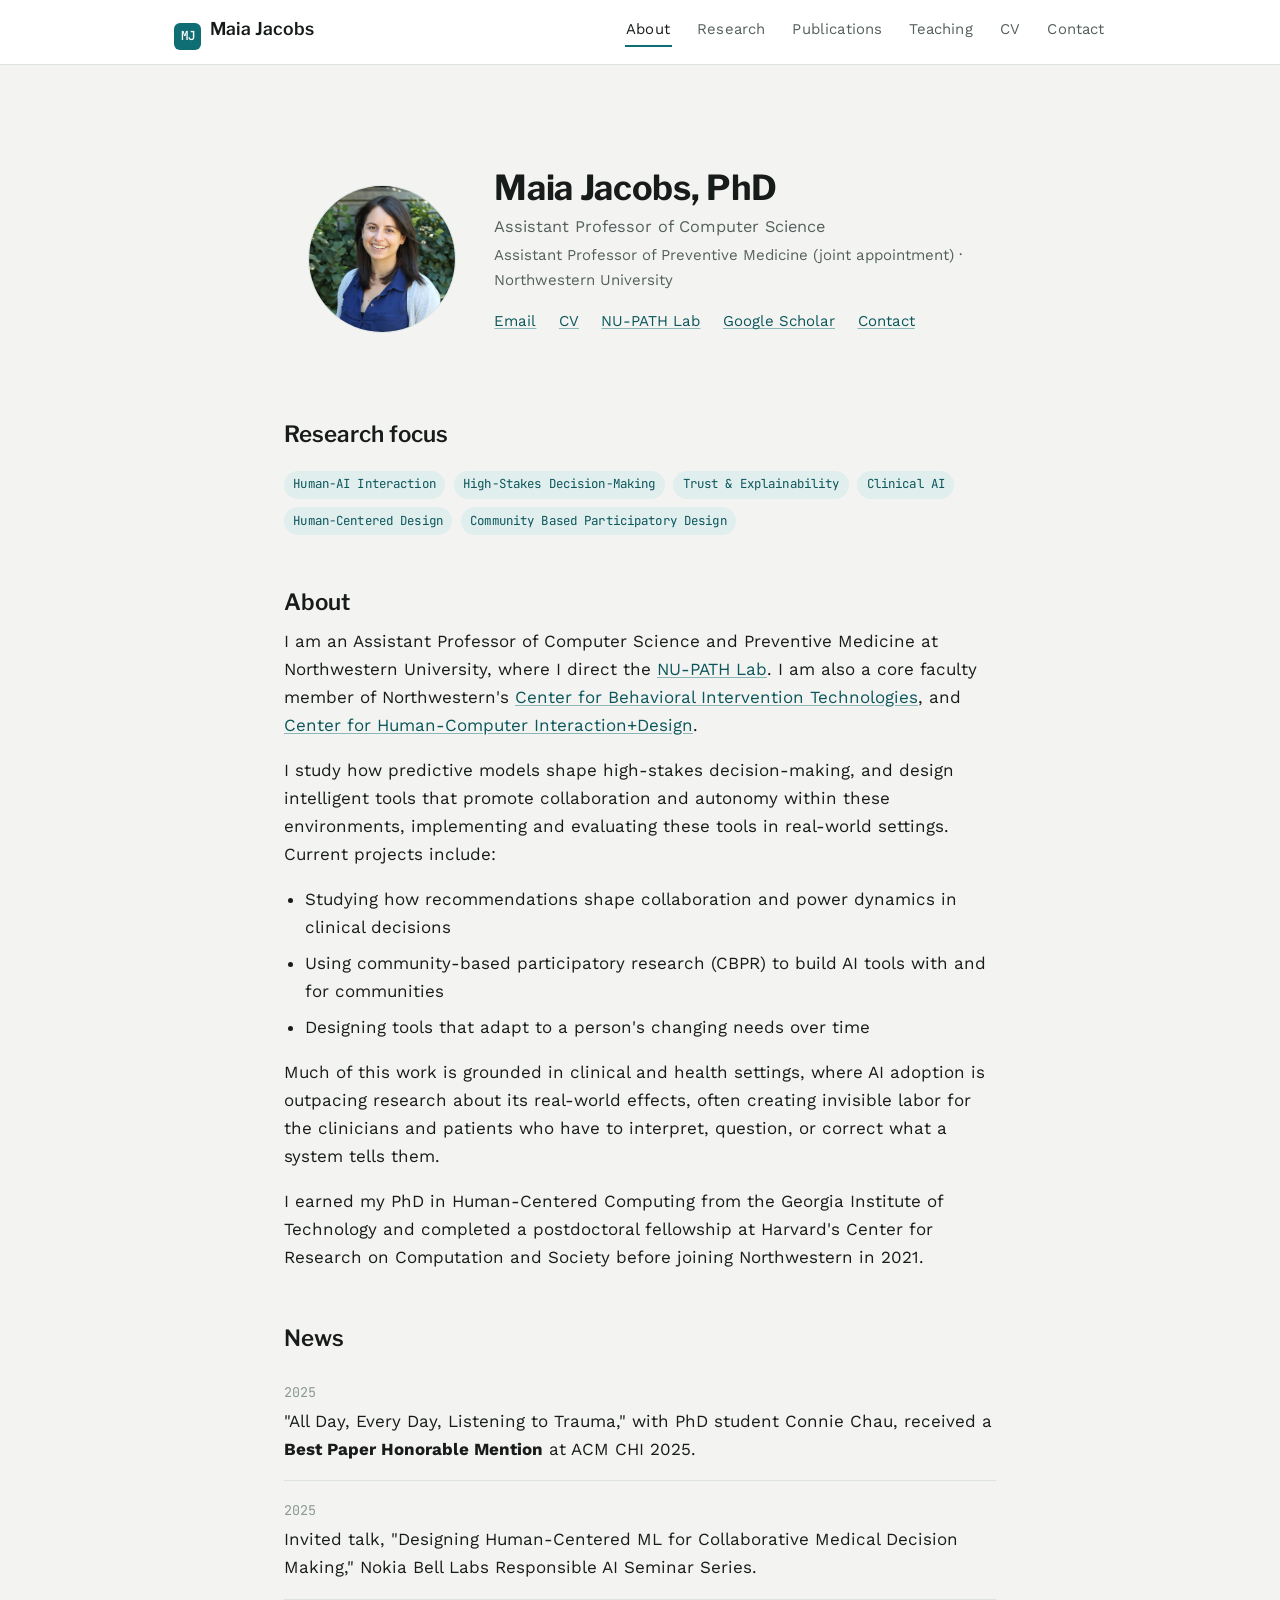
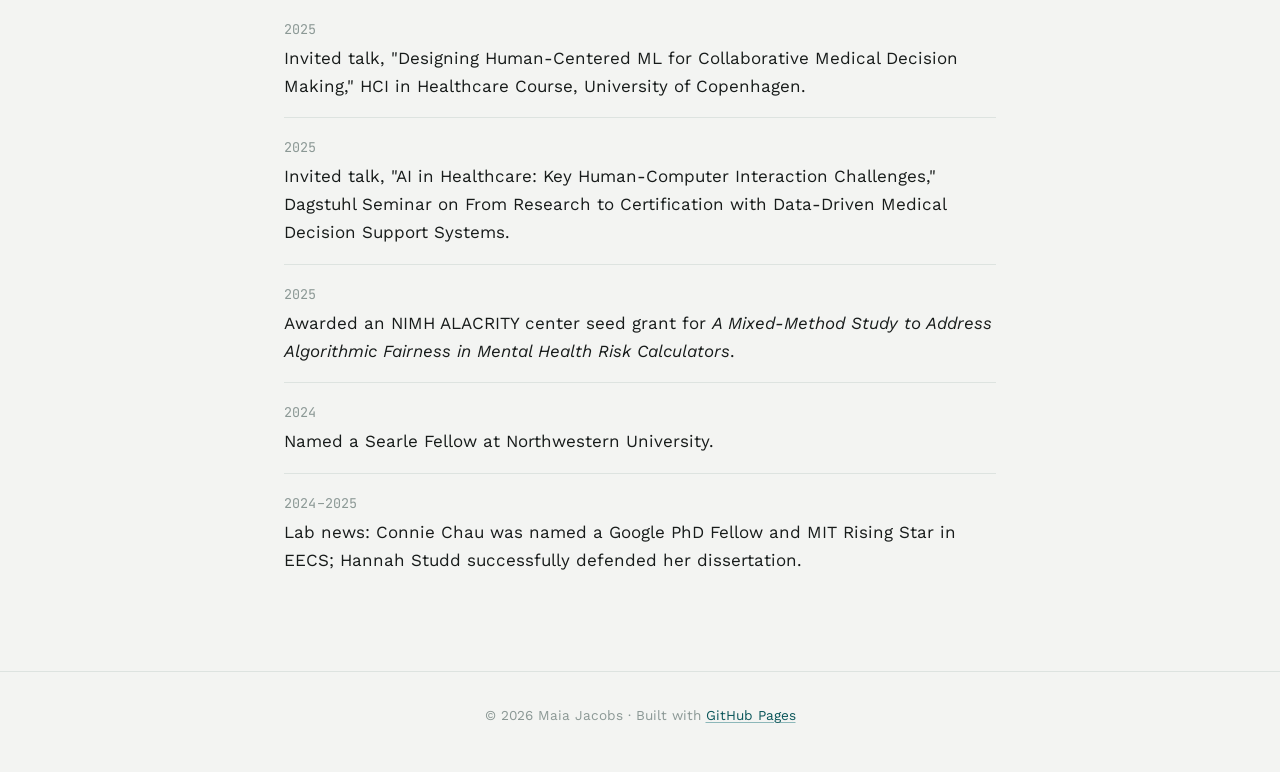
==== commit 8c21cf6a: "Update index.html" ====
--- a/index.html
+++ b/index.html
@@ -103,6 +103,20 @@
       <p class="entry-meta mono">2025</p>
       <p>"All Day, Every Day, Listening to Trauma," with PhD student Connie Chau, received a <strong>Best Paper Honorable Mention</strong> at ACM CHI 2025.</p>
     </div>
+
+<div class="entry">
+  <p class="entry-meta mono">2025</p>
+  <p>Invited talk, "Designing Human-Centered ML for Collaborative Medical Decision Making," Nokia Bell Labs Responsible AI Seminar Series.</p>
+</div>
+<div class="entry">
+  <p class="entry-meta mono">2025</p>
+  <p>Invited talk, "Designing Human-Centered ML for Collaborative Medical Decision Making," HCI in Healthcare Course, University of Copenhagen.</p>
+</div>
+<div class="entry">
+  <p class="entry-meta mono">2025</p>
+  <p>Invited talk, "AI in Healthcare: Key Human-Computer Interaction Challenges," Dagstuhl Seminar on From Research to Certification with Data-Driven Medical Decision Support Systems.</p>
+</div>
+    
     <div class="entry">
       <p class="entry-meta mono">2025</p>
       <p>Awarded an NIMH ALACRITY center seed grant for <em>A Mixed-Method Study to Address Algorithmic Fairness in Mental Health Risk Calculators</em>.</p>
